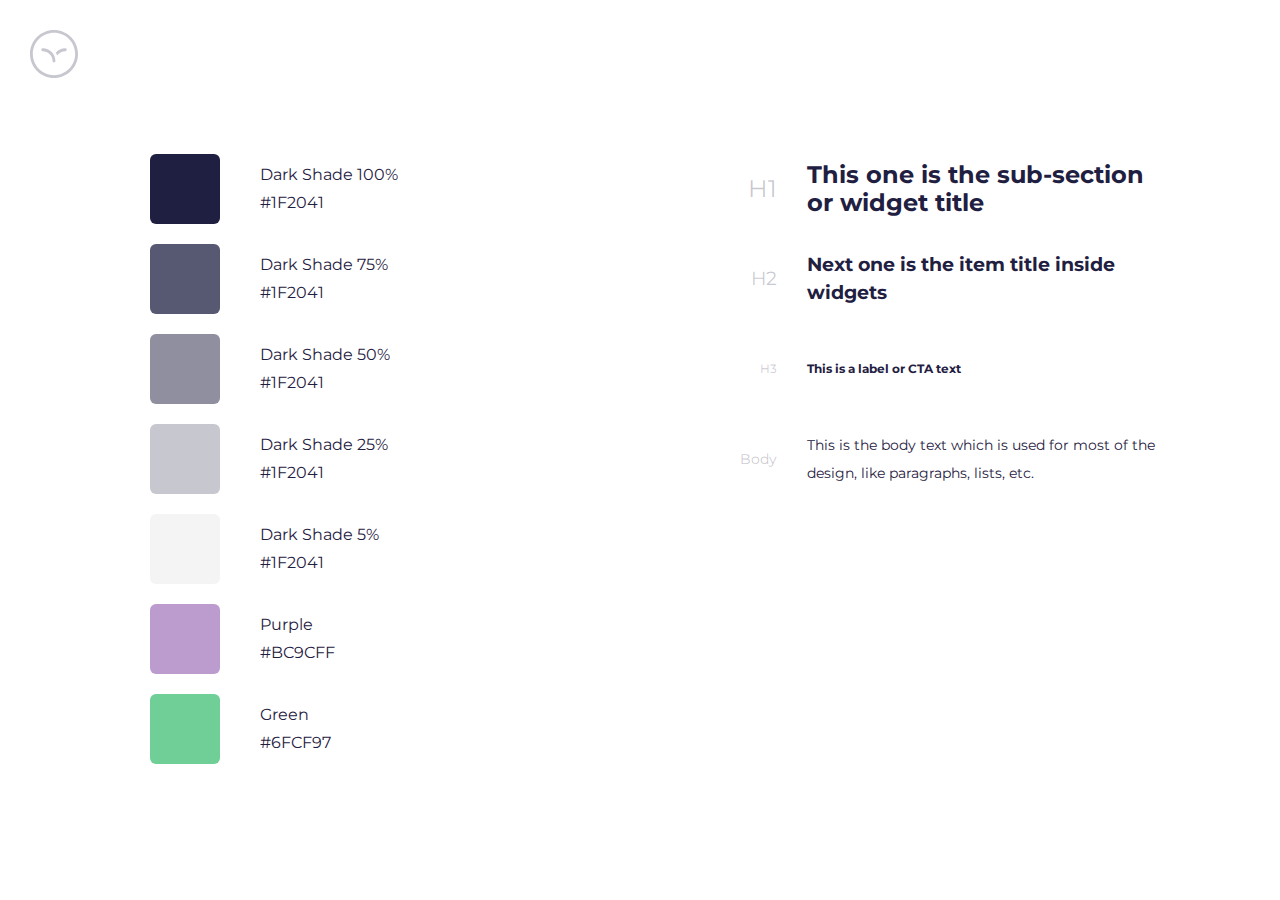
==== index.html @ a0986d0b "first ui-kit page finished" ====
<!DOCTYPE html>
<html lang="en">
<head>
	<meta charset="UTF-8">
	<meta name="viewport" content="width=device-width, initial-scale=1.0">
	<link rel="stylesheet" href="css/normalize.css">
	<link rel="stylesheet" href="css/style.css">
	<link rel="preconnect" href="https://fonts.googleapis.com">
	<link rel="preconnect" href="https://fonts.gstatic.com" crossorigin>
	<link href="https://fonts.googleapis.com/css2?family=Montserrat:ital,wght@0,100;0,200;0,300;0,400;0,500;0,600;0,700;0,800;0,900;1,100;1,200;1,300;1,400;1,500;1,600;1,700;1,800;1,900&display=swap" rel="stylesheet">
	<title>Document</title>
</head>
<body>
	<div class="container">
		<header class="header">
			<div class="logo">
				<svg width="48" height="48" viewBox="0 0 48 48" fill="none" xmlns="http://www.w3.org/2000/svg">
					<path d="M23.9989 32.4712C23.2224 32.4712 22.5871 31.8359 22.5871 31.0594C22.5871 25.6241 18.14 21.177 12.7047 21.177C11.9283 21.177 11.293 20.5418 11.293 19.7653C11.293 18.9888 11.9283 18.3535 12.7047 18.3535C19.7283 18.3535 25.4106 24.0359 25.4106 31.0594C25.4106 31.8359 24.7753 32.4712 23.9989 32.4712Z" fill="#1F2041" fill-opacity="0.25"/>
					<path d="M36.7068 19.7653C36.7068 20.5418 36.0715 21.177 35.295 21.177C31.9421 21.177 28.9421 22.8712 27.1774 25.4476C26.7892 24.4594 26.3303 23.5418 25.7656 22.6947C28.095 20.0123 31.5186 18.3535 35.295 18.3535C36.0715 18.3535 36.7068 18.9888 36.7068 19.7653Z" fill="#1F2041" fill-opacity="0.25"/>
					<path d="M24 48C10.7647 48 0 37.2353 0 24C0 10.7647 10.7647 0 24 0C37.2353 0 48 10.7647 48 24C48 37.2353 37.2353 48 24 48ZM24 2.82353C12.3176 2.82353 2.82353 12.3176 2.82353 24C2.82353 35.6824 12.3176 45.1765 24 45.1765C35.6824 45.1765 45.1765 35.6824 45.1765 24C45.1765 12.3176 35.6824 2.82353 24 2.82353Z" fill="#1F2041" fill-opacity="0.25"/>
				</svg>
			</div>
		</header>
		<main class="main">
			<div class="content">

				<div class="content-items">
					<div class="content-item content-items__color-column">
						<div class="content-item__color-block content-item__color-block_color_dark100"></div>
						<div class="content-item__color-text">Dark Shade 100%</br>#1F2041</div>
					</div>
					<div class="content-item content-items__color-column">
						<div class="content-item__color-block content-item__color-block_color_dark75"></div>
						<div class="content-item__color-text">Dark Shade 75%</br>#1F2041</div>
					</div>
					<div class="content-item content-items__color-column">
						<div class="content-item__color-block content-item__color-block_color_dark50"></div>
						<div class="content-item__color-text">Dark Shade 50%</br>#1F2041</div>
					</div>
					<div class="content-item content-items__color-column">
						<div class="content-item__color-block content-item__color-block_color_dark25"></div>
						<div class="content-item__color-text">Dark Shade 25%</br>#1F2041</div>
					</div>
					<div class="content-item content-items__color-column">
						<div class="content-item__color-block content-item__color-block_color_dark5"></div>
						<div class="content-item__color-text">Dark Shade 5%</br>#1F2041</div>
					</div>
					<div class="content-item content-items__color-column">
						<div class="content-item__color-block content-item__color-block_color_purple"></div>
						<div class="content-item__color-text">Purple</br>#BC9CFF</div>
					</div>
					<div class="content-item content-items__color-column">
						<div class="content-item__color-block content-item__color-block_color_green"></div>
						<div class="content-item__color-text">Green<br/>#6FCF97</div>
					</div>
				</div>

				<div class="content-items">
					<div class="content-item content-items__font-column content-item_font-size_h1">
						<div class="content-item__font-type">H1</div>
						<div class="content-item__font-example content-item__font-example_font-weight_bold">This one is the sub-section or widget title</div>
					</div>
					<div class="content-item content-items__font-column content-item_font-size_h2">
						<div class="content-item__font-type">H2</div>
						<div class="content-item__font-example content-item__font-example_font-weight_bold">Next one is the item title inside widgets</div>
					</div>
					<div class="content-item content-items__font-column content-item_font-size_h3">
						<div class="content-item__font-type">H3</div>
						<div class="content-item__font-example content-item__font-example_font-weight_bold">This is a label or CTA text</div>
					</div>
					<div class="content-item content-items__font-column content-item_font-size_body">
						<div class="content-item__font-type">Body</div>
						<div class="content-item__font-example">This is the body text which is used for most of the design, like paragraphs, lists, etc.</div>
					</div>
				</div>

			</main>
		</div>
	</body>
	</html>
---- css/style.css ----
*{font-family:'Montserrat',sans-serif;color:#1f2041;line-height:28px;font-weight:400}.header{padding-top:30px}.container{max-width:1920px;padding:0 30px 0 30px}.content{margin-top:67px;display:-webkit-box;display:-ms-flexbox;display:flex}.content-items{width:50%}.content-items__color-column{margin-left:120px}.content-items__font-column{max-width:436px;margin:auto}.content-item{display:-webkit-box;display:-ms-flexbox;display:flex;height:70px;margin-bottom:20px;-webkit-box-align:center;-ms-flex-align:center;align-items:center}.content-item__color-block{margin-right:40px;width:70px;height:inherit;border-radius:6px}.content-item__color-block_color_dark100{background:#1f2041}.content-item__color-block_color_dark75{background:rgba(31,32,65,0.75)}.content-item__color-block_color_dark50{background:rgba(31,32,65,0.5)}.content-item__color-block_color_dark25{background:rgba(31,32,65,0.25)}.content-item__color-block_color_dark5{background:rgba(31,32,65,0.05)}.content-item__color-block_color_purple{background:#bc9ccf}.content-item__color-block_color_green{background:#6fcf97}.content-item__font-type{margin-right:30px;min-width:50px;text-align:right;color:rgba(31,32,65,0.25)}.content-item__font-example_font-weight_bold{font-weight:700}.content-item_font-size_h1{font-size:24px}.content-item_font-size_h2{font-size:19px}.content-item_font-size_h3{font-size:12px}.content-item_font-size_body{font-size:14px}.content-item_font_bold{font:bold}@media (max-width:1200px){.content-items__color-column{margin-left:60px}}@media (max-width:960px){.content-items__color-column{margin-left:0}.content-items__font-column{width:auto}}@media (max-width:768px){.content{display:block}.content-items{width:auto}.content-items:first-child{margin-bottom:80px}}@media (max-width:576px){.content-item{margin-bottom:50px}}
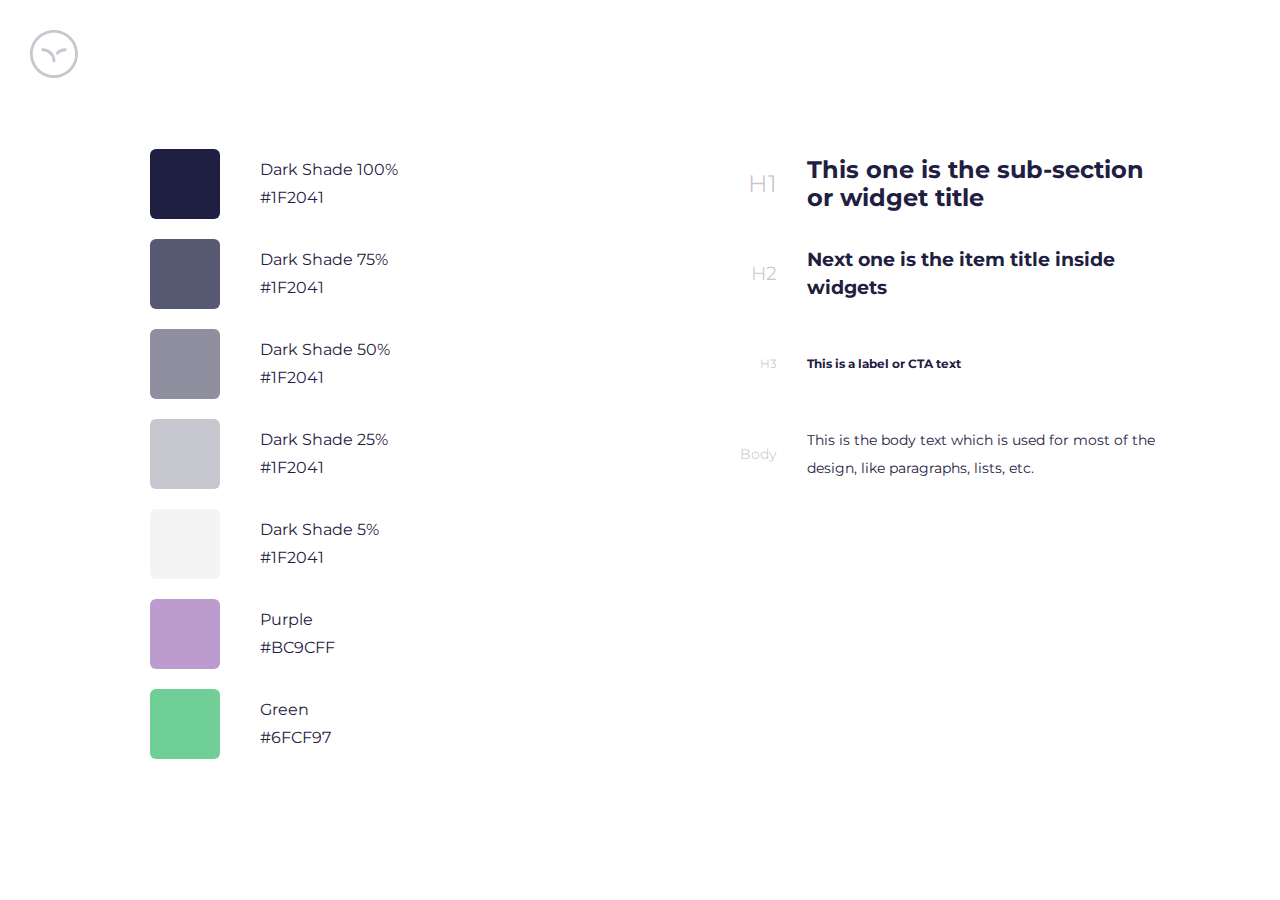
==== commit d65458a6: "2 page, 1 block finished" ====
--- a/index.html
+++ b/index.html
@@ -1,5 +1,6 @@
 <!DOCTYPE html>
 <html lang="en">
+
 <head>
 	<meta charset="UTF-8">
 	<meta name="viewport" content="width=device-width, initial-scale=1.0">
@@ -10,6 +11,7 @@
 	<link href="https://fonts.googleapis.com/css2?family=Montserrat:ital,wght@0,100;0,200;0,300;0,400;0,500;0,600;0,700;0,800;0,900;1,100;1,200;1,300;1,400;1,500;1,600;1,700;1,800;1,900&display=swap" rel="stylesheet">
 	<title>Document</title>
 </head>
+
 <body>
 	<div class="container">
 		<header class="header">
@@ -22,7 +24,7 @@
 			</div>
 		</header>
 		<main class="main">
-			<div class="content">
+			<div class="content content__page-one">
 
 				<div class="content-items">
 					<div class="content-item content-items__color-column">
--- a/css/style.css
+++ b/css/style.css
@@ -1 +1 @@
-*{font-family:'Montserrat',sans-serif;color:#1f2041;line-height:28px;font-weight:400}.header{padding-top:30px}.container{max-width:1920px;padding:0 30px 0 30px}.content{margin-top:67px;display:-webkit-box;display:-ms-flexbox;display:flex}.content-items{width:50%}.content-items__color-column{margin-left:120px}.content-items__font-column{max-width:436px;margin:auto}.content-item{display:-webkit-box;display:-ms-flexbox;display:flex;height:70px;margin-bottom:20px;-webkit-box-align:center;-ms-flex-align:center;align-items:center}.content-item__color-block{margin-right:40px;width:70px;height:inherit;border-radius:6px}.content-item__color-block_color_dark100{background:#1f2041}.content-item__color-block_color_dark75{background:rgba(31,32,65,0.75)}.content-item__color-block_color_dark50{background:rgba(31,32,65,0.5)}.content-item__color-block_color_dark25{background:rgba(31,32,65,0.25)}.content-item__color-block_color_dark5{background:rgba(31,32,65,0.05)}.content-item__color-block_color_purple{background:#bc9ccf}.content-item__color-block_color_green{background:#6fcf97}.content-item__font-type{margin-right:30px;min-width:50px;text-align:right;color:rgba(31,32,65,0.25)}.content-item__font-example_font-weight_bold{font-weight:700}.content-item_font-size_h1{font-size:24px}.content-item_font-size_h2{font-size:19px}.content-item_font-size_h3{font-size:12px}.content-item_font-size_body{font-size:14px}.content-item_font_bold{font:bold}@media (max-width:1200px){.content-items__color-column{margin-left:60px}}@media (max-width:960px){.content-items__color-column{margin-left:0}.content-items__font-column{width:auto}}@media (max-width:768px){.content{display:block}.content-items{width:auto}.content-items:first-child{margin-bottom:80px}}@media (max-width:576px){.content-item{margin-bottom:50px}}+*{font-family:'Montserrat',sans-serif;color:#1f2041;font-weight:400}.header{padding-top:30px}.header svg{cursor:pointer}.container{margin:auto;max-width:1920px;padding:0 30px 0 30px}.content{display:-webkit-box;display:-ms-flexbox;display:flex}.content__page-one{margin-top:67px;line-height:28px}.content__page-two{margin-top:62px;-webkit-box-pack:justify;-ms-flex-pack:justify;justify-content:space-between;line-height:15px}.content-items{width:50%}.content-items__color-column{margin-left:120px}.content-items__font-column{max-width:436px;margin:auto}.content-item{display:-webkit-box;display:-ms-flexbox;display:flex;height:70px;margin-bottom:20px;-webkit-box-align:center;-ms-flex-align:center;align-items:center}.content-item__color-block{margin-right:40px;width:70px;height:inherit;border-radius:6px}.content-item__color-block_color_dark100{background:#1f2041}.content-item__color-block_color_dark75{background:rgba(31,32,65,0.75)}.content-item__color-block_color_dark50{background:rgba(31,32,65,0.5)}.content-item__color-block_color_dark25{background:rgba(31,32,65,0.25)}.content-item__color-block_color_dark5{background:rgba(31,32,65,0.05)}.content-item__color-block_color_purple{background:#bc9ccf}.content-item__color-block_color_green{background:#6fcf97}.content-item__font-type{margin-right:30px;min-width:50px;text-align:right;color:rgba(31,32,65,0.25)}.content-item__font-example_font-weight_bold{font-weight:700}.content-item_font-size_h1{font-size:24px}.content-item_font-size_h2{font-size:19px}.content-item_font-size_h3{font-size:12px}.content-item_font-size_body{font-size:14px}.content-item_font_bold{font:bold}@media (max-width:1200px){.content-items__color-column{margin-left:60px}}@media (max-width:960px){.content-items__color-column{margin-left:0}.content-items__font-column{width:auto}}@media (max-width:768px){.content{display:block}.content-items{width:auto}.content-items:first-child{margin-bottom:80px}}@media (max-width:576px){.content-item{margin-bottom:50px}}.form-items_size_s{width:150px;display:inline-block;margin:auto}.form-items_size_s:nth-child(2n){float:right}.form-items_size_m{width:266px}.form-items_size_l{width:320px}.form-items__form-elements{padding-top:20px}.form-items__form-elements:first-child{padding-bottom:0}.form-items-block__item{display:-webkit-box;display:-ms-flexbox;display:flex;-webkit-box-pack:justify;-ms-flex-pack:justify;justify-content:space-between;font-size:12px;margin-bottom:5px}.form-items-block__headig{font-weight:bold}.form-items-block__condition{color:rgba(31,32,65,0.5)}.form-items-block__input{-webkit-box-sizing:border-box;box-sizing:border-box;height:44px;border-radius:4px;font-size:14px;padding:12px;width:100%}.form-items-block__input_default{border:1px solid rgba(31,32,65,0.25)}.form-items-block__input_default::-webkit-input-placeholder{color:rgba(31,32,65,0.25)}.form-items-block__input_default:-ms-input-placeholder{color:rgba(31,32,65,0.25)}.form-items-block__input_default::-ms-input-placeholder{color:rgba(31,32,65,0.25)}.form-items-block__input_default::placeholder{color:rgba(31,32,65,0.25)}.form-items-block__input_hover{border:1px solid rgba(31,32,65,0.5)}.form-items-block__input_hover::-webkit-input-placeholder{color:rgba(31,32,65,0.75)}.form-items-block__input_hover:-ms-input-placeholder{color:rgba(31,32,65,0.75)}.form-items-block__input_hover::-ms-input-placeholder{color:rgba(31,32,65,0.75)}.form-items-block__input_hover::placeholder{color:rgba(31,32,65,0.75)}.form-items-block__input_dropdown{border:1px solid rgba(31,32,65,0.25)}.form-items-block__input_dropdown::-webkit-input-placeholder{color:rgba(31,32,65,0.75)}.form-items-block__input_dropdown:-ms-input-placeholder{color:rgba(31,32,65,0.75)}.form-items-block__input_dropdown::-ms-input-placeholder{color:rgba(31,32,65,0.75)}.form-items-block__input_dropdown::placeholder{color:rgba(31,32,65,0.75)}.form-items-block__input-element{position:relative}.form-items-block__input-arrow{-webkit-box-sizing:border-box;box-sizing:border-box;position:absolute;top:0;right:0;display:block;width:44px;height:44px;cursor:pointer}.form-items-block__input-arrow_direction_down::after{position:absolute;left:50%;top:50%;content:"";display:block;width:8px;height:8px;border-bottom:2px solid rgba(31,32,65,0.5);border-right:2px solid rgba(31,32,65,0.5);-webkit-transform:rotate(45deg) translate(-71%, 0);transform:rotate(45deg) translate(-71%, 0)}.form-items-block__input-arrow_direction_right::after{position:absolute;left:50%;top:50%;content:"";display:block;width:8px;height:8px;border-bottom:2px solid #bc9ccf;border-right:2px solid #bc9ccf;-webkit-transform:rotate(-45deg) translate(0, -71%);transform:rotate(-45deg) translate(0, -71%)}.form-items-block__input-arrow_direction_right::before{position:absolute;left:25%;top:50%;content:"";display:block;width:16px;border-bottom:2px solid #bc9ccf;-webkit-transform:translateY(-50%);transform:translateY(-50%)}.form-items-block__form-bottom .form-items-block{margin-top:40px}